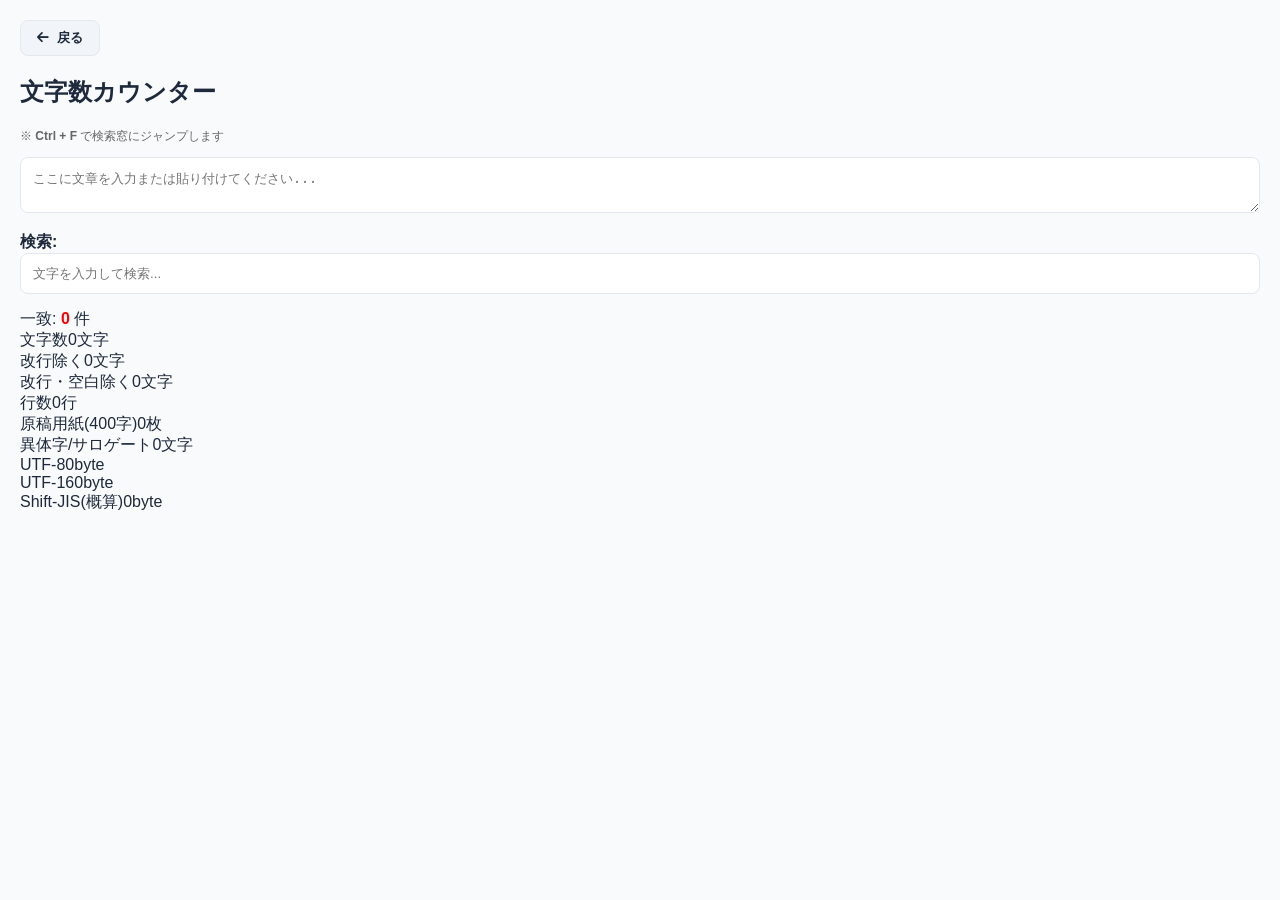
==== tool/character_counter.html @ 7bc5e515 "Added multiple files (HTML and JS files for the tool)" ====
<!DOCTYPE html>
<html lang="ja">

<head>
    <link rel="stylesheet" href="../all.css">
    <link rel="stylesheet" href="css/counter.css">
    <script src="js/counter.js" defer></script>
    <link rel="stylesheet" href="https://cdnjs.cloudflare.com/ajax/libs/font-awesome/6.5.1/css/all.min.css">
    <meta charset="UTF-8">
    <title>Character Counter</title>
</head>

<body>
    <div class="header-nav">
        <button class="back-button" onclick="location.href='../index.html'">
            <i class="fas fa-arrow-left"></i> 戻る
        </button>
    </div>

    <h2>文字数カウンター</h2>
    <p style="font-size: 12px; color: #666;">※ <b>Ctrl + F</b> で検索窓にジャンプします</p>

    <div class="editor-container">
        <div id="backdrop" class="backdrop"></div>
        <textarea id="txt" placeholder="ここに文章を入力または貼り付けてください..."></textarea>
    </div>

    <div class="search-box">
        <strong>検索:</strong>
        <input type="text" id="targetWord" placeholder="文字を入力して検索...">
        <span>一致: <b id="wordCount" style="color:red">0</b> 件</span>
    </div>

    <div class="grid" id="statsGrid">
        <div class="card"><span class="label">文字数</span><span class="val"><span id="c1">0</span><span
                    class="unit">文字</span></span></div>
        <div class="card"><span class="label">改行除く</span><span class="val"><span id="c2">0</span><span
                    class="unit">文字</span></span></div>
        <div class="card"><span class="label">改行・空白除く</span><span class="val"><span id="c3">0</span><span
                    class="unit">文字</span></span></div>
        <div class="card"><span class="label">行数</span><span class="val"><span id="c4">0</span><span
                    class="unit">行</span></span></div>
        <div class="card"><span class="label">原稿用紙(400字)</span><span class="val"><span id="c5">0</span><span
                    class="unit">枚</span></span></div>
        <div class="card"><span class="label">異体字/サロゲート</span><span class="val"><span id="c6">0</span><span
                    class="unit">文字</span></span></div>
        <div class="card"><span class="label">UTF-8</span><span class="val"><span id="c7">0</span><span
                    class="unit">byte</span></span></div>
        <div class="card"><span class="label">UTF-16</span><span class="val"><span id="c8">0</span><span
                    class="unit">byte</span></span></div>
        <div class="card"><span class="label">Shift-JIS(概算)</span><span class="val"><span id="c9">0</span><span
                    class="unit">byte</span></span></div>
    </div>

</body>

</html>
---- all.css ----
:root {
    --primary: #2563eb;
    --bg: #f8fafc;
    --card-bg: #ffffff;
    --text: #1e293b;
    --text-light: #64748b;
    --border: #e2e8f0;
}

body {
    background-color: var(--bg);
    color: var(--text);
    font-family: 'Segoe UI', Tahoma, Geneva, Verdana, sans-serif;
    margin: 0;
    padding: 20px;
}

.container {
    max-width: 800px;
    margin: 0 auto;
    background: var(--card-bg);
    padding: 30px;
    border-radius: 20px;
    box-shadow: 0 4px 6px -1px rgba(0, 0, 0, 0.1);
}

h1 {
    text-align: center;
    color: var(--text);
    margin-bottom: 2rem;
}

.header-nav {
    margin-bottom: 20px;
    display: flex;
    align-items: center;
}

.back-button {
    background: #f1f5f9;
    color: var(--text);
    border: 1px solid var(--border);
    padding: 8px 16px;
    border-radius: 8px;
    cursor: pointer;
    font-weight: 600;
    display: inline-flex;
    align-items: center;
    gap: 8px;
    transition: all 0.2s;
    text-decoration: none;
}

.back-button:hover {
    background: #e2e8f0;
}

.launcher {
    display: grid;
    grid-template-columns: 1fr 1fr;
    gap: 15px;
}

.launcher-card {
    background: var(--card-bg);
    padding: 20px;
    border-radius: 16px;
    cursor: pointer;
    transition: all 0.2s ease;
    border: 1px solid var(--border);
    display: flex;
    align-items: center;
    gap: 15px;
}

.launcher-card:hover {
    transform: translateY(-3px);
    box-shadow: 0 10px 15px -3px rgba(0, 0, 0, 0.1);
    border-color: var(--primary);
}

.launcher-card i {
    font-size: 1.5rem;
    color: var(--primary);
    width: 30px;
    text-align: center;
}

.card-content {
    display: flex;
    flex-direction: column;
}

.launcher-card span {
    font-weight: 700;
    color: var(--text);
}

.launcher-card p {
    font-size: 0.8rem;
    color: var(--text-light);
    margin: 0;
}

textarea,
input {
    width: 100%;
    padding: 12px;
    border: 1px solid var(--border);
    border-radius: 8px;
    margin-bottom: 15px;
    box-sizing: border-box;
}

button.action-btn {
    background: var(--primary);
    color: white;
    border: none;
    padding: 12px 20px;
    border-radius: 8px;
    cursor: pointer;
    width: 100%;
    font-weight: 600;
}
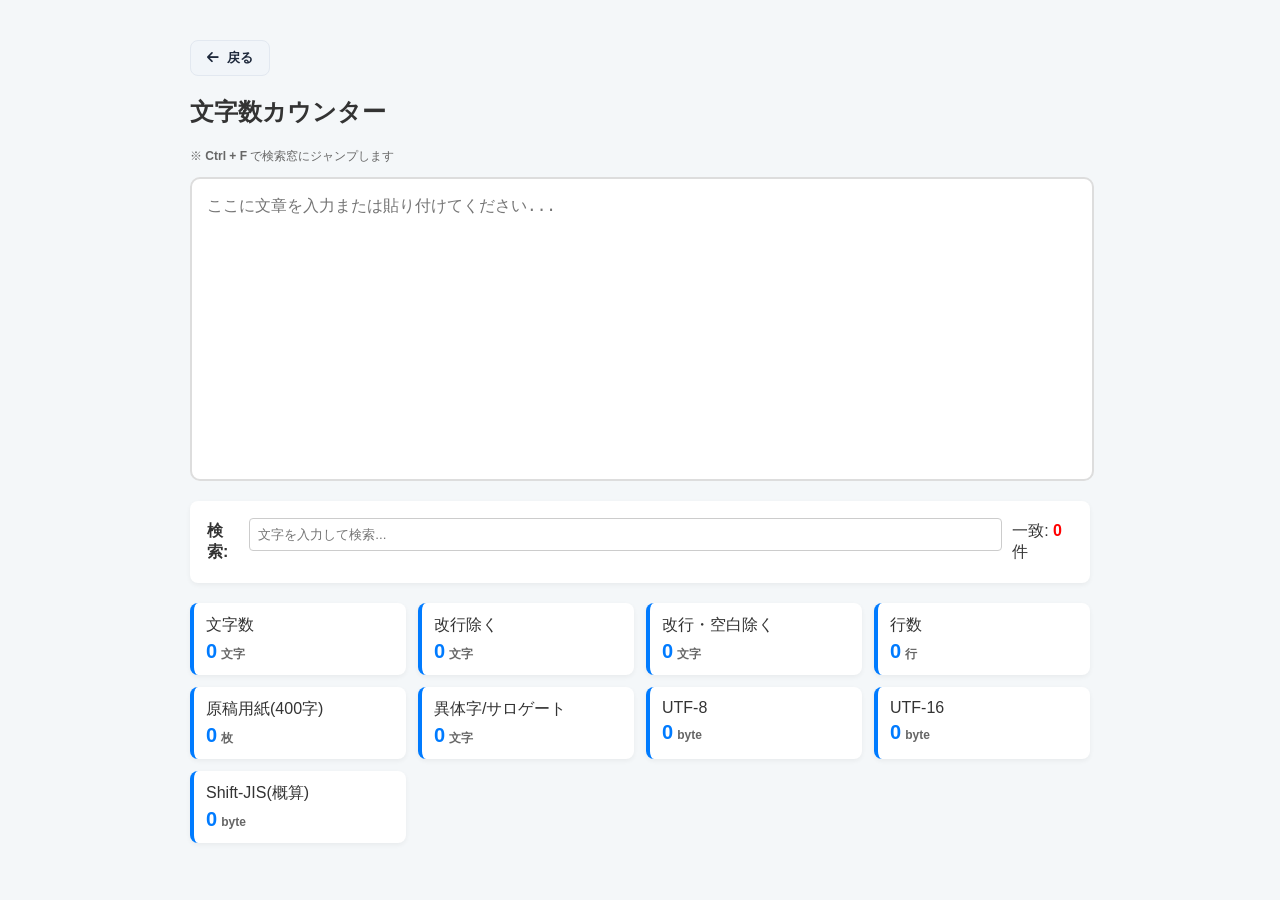
==== commit 3802b28f: "Added index.js and index.css" ====
--- a/tool/character_counter.html
+++ b/tool/character_counter.html
@@ -2,7 +2,7 @@
 <html lang="ja">
 
 <head>
-    <link rel="stylesheet" href="../all.css">
+    <link rel="stylesheet" href="../style.css">
     <link rel="stylesheet" href="css/counter.css">
     <script src="js/counter.js" defer></script>
     <link rel="stylesheet" href="https://cdnjs.cloudflare.com/ajax/libs/font-awesome/6.5.1/css/all.min.css">
--- a/style.css
+++ b/style.css
@@ -0,0 +1,124 @@
+:root {
+    --primary: #2563eb;
+    --bg: #f8fafc;
+    --card-bg: #ffffff;
+    --text: #1e293b;
+    --text-light: #64748b;
+    --border: #e2e8f0;
+}
+
+body {
+    background-color: var(--bg);
+    color: var(--text);
+    font-family: 'Segoe UI', Tahoma, Geneva, Verdana, sans-serif;
+    margin: 0;
+    padding: 20px;
+}
+
+.container {
+    max-width: 800px;
+    margin: 0 auto;
+    background: var(--card-bg);
+    padding: 30px;
+    border-radius: 20px;
+    box-shadow: 0 4px 6px -1px rgba(0, 0, 0, 0.1);
+}
+
+h1 {
+    text-align: center;
+    color: var(--text);
+    margin-bottom: 2rem;
+}
+
+.header-nav {
+    margin-bottom: 20px;
+    display: flex;
+    align-items: center;
+}
+
+.back-button {
+    background: #f1f5f9;
+    color: var(--text);
+    border: 1px solid var(--border);
+    padding: 8px 16px;
+    border-radius: 8px;
+    cursor: pointer;
+    font-weight: 600;
+    display: inline-flex;
+    align-items: center;
+    gap: 8px;
+    transition: all 0.2s;
+    text-decoration: none;
+}
+
+.back-button:hover {
+    background: #e2e8f0;
+}
+
+.launcher {
+    display: grid;
+    grid-template-columns: 1fr 1fr;
+    gap: 15px;
+}
+
+.launcher-card {
+    background: var(--card-bg);
+    padding: 20px;
+    border-radius: 16px;
+    cursor: pointer;
+    transition: all 0.2s ease;
+    border: 1px solid var(--border);
+    display: flex;
+    align-items: center;
+    gap: 15px;
+}
+
+.launcher-card:hover {
+    transform: translateY(-3px);
+    box-shadow: 0 10px 15px -3px rgba(0, 0, 0, 0.1);
+    border-color: var(--primary);
+}
+
+.launcher-card i {
+    font-size: 1.5rem;
+    color: var(--primary);
+    width: 30px;
+    text-align: center;
+}
+
+.card-content {
+    display: flex;
+    flex-direction: column;
+}
+
+.launcher-card span {
+    font-weight: 700;
+    color: var(--text);
+}
+
+.launcher-card p {
+    font-size: 0.8rem;
+    color: var(--text-light);
+    margin: 0;
+}
+
+textarea,
+input {
+    width: 100%;
+    padding: 12px;
+    border: 1px solid var(--border);
+    border-radius: 8px;
+    margin-bottom: 15px;
+    box-sizing: border-box;
+}
+
+button.action-btn {
+    background: var(--primary);
+    color: white;
+    border: none;
+    padding: 12px 20px;
+    border-radius: 8px;
+    cursor: pointer;
+    width: 100%;
+    font-weight: 600;
+}
--- a/tool/css/counter.css
+++ b/tool/css/counter.css
@@ -0,0 +1,120 @@
+:root {
+    --primary: #007bff;
+    --bg: #f4f7f9;
+}
+
+body {
+    font-family: sans-serif;
+    max-width: 900px;
+    margin: 20px auto;
+    padding: 20px;
+    background: var(--bg);
+    color: #333;
+}
+
+.editor-container {
+    position: relative;
+    width: 100%;
+    height: 300px;
+    background: #fff;
+    border: 2px solid #ddd;
+    border-radius: 10px;
+    overflow: hidden;
+}
+
+.backdrop {
+    position: absolute;
+    top: 0;
+    left: 0;
+    width: 100%;
+    height: 100%;
+    padding: 15px;
+    box-sizing: border-box;
+    color: transparent;
+    white-space: pre-wrap;
+    word-wrap: break-word;
+    overflow-y: auto;
+    pointer-events: none;
+    z-index: 1;
+    font-size: 16px;
+    line-height: 1.5;
+}
+
+textarea {
+    position: absolute;
+    top: 0;
+    left: 0;
+    width: 100%;
+    height: 100%;
+    padding: 15px;
+    box-sizing: border-box;
+    background: transparent;
+    border: none;
+    font-size: 16px;
+    line-height: 1.5;
+    resize: none;
+    z-index: 2;
+    overflow-y: auto;
+    color: #333;
+    outline: none;
+}
+
+mark {
+    background-color: #ffeb3b;
+    color: transparent;
+    border-radius: 2px;
+}
+
+.search-box {
+    margin: 20px 0;
+    background: #fff;
+    padding: 15px;
+    border-radius: 8px;
+    box-shadow: 0 2px 5px rgba(0, 0, 0, 0.05);
+    display: flex;
+    align-items: center;
+    gap: 10px;
+    border: 2px solid transparent;
+    transition: 0.3s;
+}
+
+.search-box:focus-within {
+    border-color: var(--primary);
+}
+
+.grid {
+    display: grid;
+    grid-template-columns: repeat(auto-fill, minmax(200px, 1fr));
+    gap: 12px;
+    margin-top: 20px;
+}
+
+.card {
+    background: #fff;
+    padding: 12px;
+    border-radius: 8px;
+    border-left: 4px solid var(--primary);
+    box-shadow: 0 2px 5px rgba(0, 0, 0, 0.05);
+}
+
+.card .val {
+    display: block;
+    font-size: 20px;
+    font-weight: bold;
+    color: var(--primary);
+    margin-top: 4px;
+}
+
+.unit {
+    font-size: 12px;
+    color: #666;
+    margin-left: 4px;
+}
+
+input[type="text"] {
+    padding: 8px;
+    border: 1px solid #ccc;
+    border-radius: 4px;
+    flex-grow: 1;
+    outline: none;
+}
